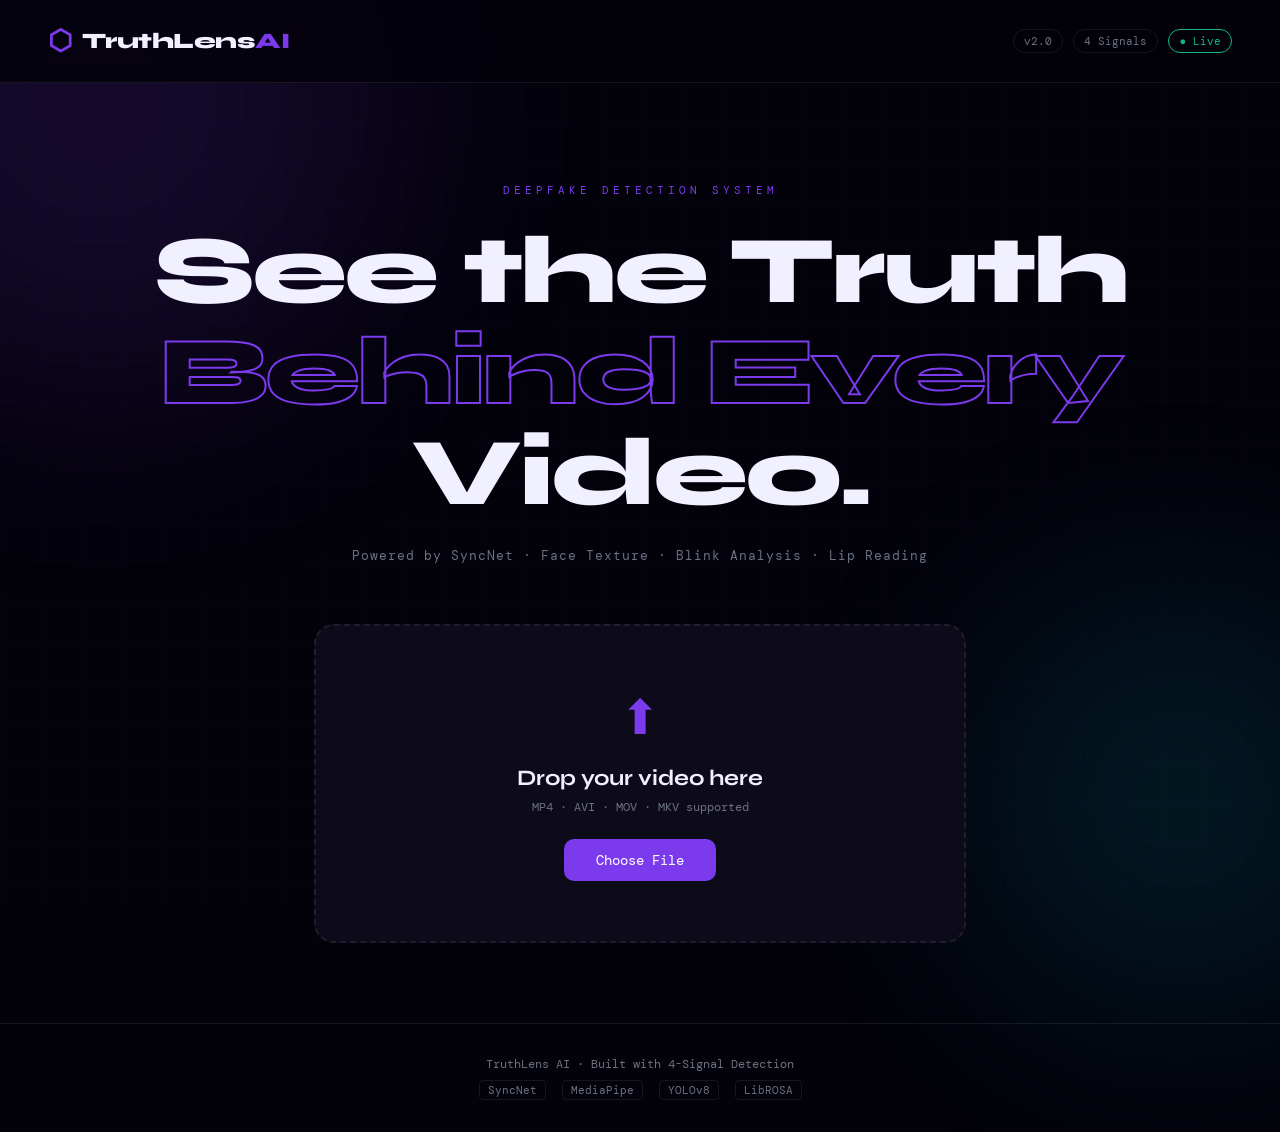
==== templates/index.html @ 7a7598ae "🚀 TruthLens AI v2.0 — 4-Signal Deepfake Detection System" ====
<!DOCTYPE html>
<html lang="en">
<head>
    <meta charset="UTF-8">
    <meta name="viewport" content="width=device-width, initial-scale=1.0">
    <title>TruthLens AI — Deepfake Detector</title>
    <link rel="stylesheet" href="/static/style.css">
    <link href="https://fonts.googleapis.com/css2?family=Syne:wght@400;700;800&family=DM+Mono:wght@300;400;500&display=swap" rel="stylesheet">
</head>
<body>

    <!-- Background Effects -->
    <div class="bg-grid"></div>
    <div class="bg-glow glow-1"></div>
    <div class="bg-glow glow-2"></div>

    <!-- Header -->
    <header>
        <div class="logo">
            <span class="logo-icon">⬡</span>
            <span class="logo-text">TruthLens<span class="accent">AI</span></span>
        </div>
        <nav>
            <span class="nav-tag">v2.0</span>
            <span class="nav-tag">4 Signals</span>
            <span class="nav-tag live">● Live</span>
        </nav>
    </header>

    <!-- Hero -->
    <section class="hero">
        <div class="hero-label">DEEPFAKE DETECTION SYSTEM</div>
        <h1 class="hero-title">
            See the Truth<br>
            <span class="accent-outline">Behind Every</span><br>
            Video.
        </h1>
        <p class="hero-sub">
            Powered by SyncNet · Face Texture · Blink Analysis · Lip Reading
        </p>
    </section>

    <!-- Upload Zone -->
    <section class="upload-section">
        <div class="upload-zone" id="uploadZone">
            <div class="upload-icon">⬆</div>
            <div class="upload-text">Drop your video here</div>
            <div class="upload-sub">MP4 · AVI · MOV · MKV supported</div>
            <input type="file" id="fileInput" accept=".mp4,.avi,.mov,.mkv" hidden>
            <button class="upload-btn" onclick="document.getElementById('fileInput').click()">
                Choose File
            </button>
        </div>

        <!-- Video Preview -->
        <div class="preview-zone" id="previewZone" style="display:none">
            <video id="videoPreview" controls></video>
            <div class="file-info" id="fileInfo"></div>
            <button class="analyze-btn" id="analyzeBtn" onclick="analyzeVideo()">
                <span class="btn-icon">⬡</span>
                Analyze with TruthLens AI
            </button>
        </div>
    </section>

    <!-- Results -->
    <section class="results-section" id="resultsSection" style="display:none">

        <!-- Verdict -->
        <div class="verdict-card" id="verdictCard">
            <div class="verdict-icon" id="verdictIcon"></div>
            <div class="verdict-label" id="verdictLabel"></div>
            <div class="verdict-score" id="verdictScore"></div>
        </div>

        <!-- Signal Breakdown -->
        <div class="signals-grid">
            <div class="signal-card" id="signal-syncnet">
                <div class="signal-header">
                    <span class="signal-icon">🎵</span>
                    <span class="signal-name">SyncNet</span>
                    <span class="signal-score" id="score-syncnet">—</span>
                </div>
                <div class="signal-bar">
                    <div class="signal-fill" id="fill-syncnet"></div>
                </div>
                <div class="signal-label">Lip-Audio Sync Analysis</div>
            </div>

            <div class="signal-card" id="signal-texture">
                <div class="signal-header">
                    <span class="signal-icon">🎨</span>
                    <span class="signal-name">Texture</span>
                    <span class="signal-score" id="score-texture">—</span>
                </div>
                <div class="signal-bar">
                    <div class="signal-fill" id="fill-texture"></div>
                </div>
                <div class="signal-label">Face Texture Analysis</div>
            </div>

            <div class="signal-card" id="signal-blink">
                <div class="signal-header">
                    <span class="signal-icon">👁️</span>
                    <span class="signal-name">Blink</span>
                    <span class="signal-score" id="score-blink">—</span>
                </div>
                <div class="signal-bar">
                    <div class="signal-fill" id="fill-blink"></div>
                </div>
                <div class="signal-label">Eye Blink Pattern</div>
            </div>

            <div class="signal-card" id="signal-lip">
                <div class="signal-header">
                    <span class="signal-icon">👄</span>
                    <span class="signal-name">Lip Reader</span>
                    <span class="signal-score" id="score-lip">—</span>
                </div>
                <div class="signal-bar">
                    <div class="signal-fill" id="fill-lip"></div>
                </div>
                <div class="signal-label">Speech Articulation</div>
            </div>
        </div>

        <!-- Analyze Another -->
        <div class="reset-zone">
            <button class="reset-btn" onclick="resetUI()">
                Analyze Another Video
            </button>
        </div>

    </section>

    <!-- Loading Overlay -->
    <div class="loading-overlay" id="loadingOverlay" style="display:none">
        <div class="loading-box">
            <div class="loading-hex">⬡</div>
            <div class="loading-title">TruthLens AI</div>
            <div class="loading-status" id="loadingStatus">Initializing...</div>
            <div class="loading-bar">
                <div class="loading-fill" id="loadingFill"></div>
            </div>
            <div class="loading-steps">
                <div class="step" id="step1">⬡ SyncNet Analysis</div>
                <div class="step" id="step2">⬡ Texture Analysis</div>
                <div class="step" id="step3">⬡ Blink Detection</div>
                <div class="step" id="step4">⬡ Lip Reading</div>
            </div>
        </div>
    </div>

    <!-- Footer -->
    <footer>
        <div class="footer-text">
            TruthLens AI · Built with 4-Signal Detection
        </div>
        <div class="footer-tags">
            <span>SyncNet</span>
            <span>MediaPipe</span>
            <span>YOLOv8</span>
            <span>LibROSA</span>
        </div>
    </footer>

    <script src="/static/script.js"></script>
</body>
</html>
---- static/style.css ----
/* ─── Reset & Base ─── */
*, *::before, *::after { box-sizing: border-box; margin: 0; padding: 0; }

:root {
    --bg:        #03020a;
    --surface:   #0d0b1a;
    --border:    rgba(255,255,255,0.08);
    --accent:    #7c3aed;
    --accent2:   #06b6d4;
    --real:      #10b981;
    --fake:      #ef4444;
    --sus:       #f59e0b;
    --text:      #f1f0ff;
    --muted:     #6b7280;
    --font-head: 'Syne', sans-serif;
    --font-mono: 'DM Mono', monospace;
}

html { scroll-behavior: smooth; }

body {
    background: var(--bg);
    color: var(--text);
    font-family: var(--font-mono);
    min-height: 100vh;
    overflow-x: hidden;
}

/* ─── Background ─── */
.bg-grid {
    position: fixed; inset: 0; z-index: 0;
    background-image:
        linear-gradient(rgba(124,58,237,0.03) 1px, transparent 1px),
        linear-gradient(90deg, rgba(124,58,237,0.03) 1px, transparent 1px);
    background-size: 40px 40px;
    pointer-events: none;
}

.bg-glow {
    position: fixed; z-index: 0;
    border-radius: 50%;
    filter: blur(120px);
    pointer-events: none;
    opacity: 0.15;
}

.glow-1 {
    width: 600px; height: 600px;
    background: var(--accent);
    top: -200px; left: -200px;
    animation: float1 8s ease-in-out infinite;
}

.glow-2 {
    width: 400px; height: 400px;
    background: var(--accent2);
    bottom: -100px; right: -100px;
    animation: float2 10s ease-in-out infinite;
}

@keyframes float1 {
    0%, 100% { transform: translate(0, 0); }
    50% { transform: translate(40px, 40px); }
}

@keyframes float2 {
    0%, 100% { transform: translate(0, 0); }
    50% { transform: translate(-30px, -30px); }
}

/* ─── All Content Above BG ─── */
header, section, footer { position: relative; z-index: 1; }

/* ─── Header ─── */
header {
    display: flex;
    justify-content: space-between;
    align-items: center;
    padding: 24px 48px;
    border-bottom: 1px solid var(--border);
    backdrop-filter: blur(10px);
    position: sticky; top: 0; z-index: 100;
    background: rgba(3,2,10,0.8);
}

.logo {
    display: flex;
    align-items: center;
    gap: 10px;
    font-family: var(--font-head);
    font-size: 22px;
    font-weight: 800;
    letter-spacing: -0.5px;
}

.logo-icon {
    font-size: 28px;
    color: var(--accent);
    animation: spin 8s linear infinite;
}

@keyframes spin {
    from { transform: rotate(0deg); }
    to { transform: rotate(360deg); }
}

.accent { color: var(--accent); }

nav { display: flex; gap: 10px; }

.nav-tag {
    font-size: 11px;
    padding: 4px 10px;
    border: 1px solid var(--border);
    border-radius: 20px;
    color: var(--muted);
    font-family: var(--font-mono);
}

.nav-tag.live { color: var(--real); border-color: var(--real); }

/* ─── Hero ─── */
.hero {
    text-align: center;
    padding: 100px 48px 60px;
}

.hero-label {
    font-size: 11px;
    letter-spacing: 4px;
    color: var(--accent);
    margin-bottom: 24px;
}

.hero-title {
    font-family: var(--font-head);
    font-size: clamp(52px, 8vw, 96px);
    font-weight: 800;
    line-height: 1.05;
    letter-spacing: -3px;
    margin-bottom: 24px;
}

.accent-outline {
    -webkit-text-stroke: 2px var(--accent);
    color: transparent;
}

.hero-sub {
    color: var(--muted);
    font-size: 13px;
    letter-spacing: 1px;
}

/* ─── Upload Section ─── */
.upload-section {
    max-width: 700px;
    margin: 0 auto;
    padding: 0 24px 80px;
}

.upload-zone {
    border: 2px dashed var(--border);
    border-radius: 20px;
    padding: 60px 40px;
    text-align: center;
    cursor: pointer;
    transition: all 0.3s ease;
    background: var(--surface);
}

.upload-zone:hover, .upload-zone.dragover {
    border-color: var(--accent);
    background: rgba(124,58,237,0.05);
    transform: translateY(-2px);
}

.upload-icon {
    font-size: 48px;
    color: var(--accent);
    margin-bottom: 16px;
    animation: bounce 2s ease-in-out infinite;
}

@keyframes bounce {
    0%, 100% { transform: translateY(0); }
    50% { transform: translateY(-8px); }
}

.upload-text {
    font-family: var(--font-head);
    font-size: 22px;
    font-weight: 700;
    margin-bottom: 8px;
}

.upload-sub {
    font-size: 12px;
    color: var(--muted);
    margin-bottom: 24px;
}

.upload-btn {
    background: var(--accent);
    color: white;
    border: none;
    padding: 12px 32px;
    border-radius: 10px;
    font-family: var(--font-mono);
    font-size: 14px;
    cursor: pointer;
    transition: all 0.2s;
}

.upload-btn:hover {
    background: #6d28d9;
    transform: translateY(-1px);
}

/* ─── Preview Zone ─── */
.preview-zone {
    text-align: center;
}

.preview-zone video {
    width: 100%;
    border-radius: 16px;
    border: 1px solid var(--border);
    margin-bottom: 16px;
}

.file-info {
    font-size: 12px;
    color: var(--muted);
    margin-bottom: 20px;
}

.analyze-btn {
    background: linear-gradient(135deg, var(--accent), var(--accent2));
    color: white;
    border: none;
    padding: 16px 48px;
    border-radius: 12px;
    font-family: var(--font-head);
    font-size: 18px;
    font-weight: 700;
    cursor: pointer;
    transition: all 0.3s;
    display: inline-flex;
    align-items: center;
    gap: 10px;
    width: 100%;
    justify-content: center;
}

.analyze-btn:hover {
    transform: translateY(-2px);
    box-shadow: 0 20px 40px rgba(124,58,237,0.3);
}

.btn-icon { animation: spin 3s linear infinite; }

/* ─── Results ─── */
.results-section {
    max-width: 800px;
    margin: 0 auto;
    padding: 0 24px 80px;
}

.verdict-card {
    text-align: center;
    padding: 48px;
    border-radius: 20px;
    margin-bottom: 32px;
    border: 1px solid var(--border);
    background: var(--surface);
    animation: fadeIn 0.5s ease;
}

@keyframes fadeIn {
    from { opacity: 0; transform: translateY(20px); }
    to { opacity: 1; transform: translateY(0); }
}

.verdict-icon { font-size: 64px; margin-bottom: 16px; }
.verdict-label {
    font-family: var(--font-head);
    font-size: 48px;
    font-weight: 800;
    margin-bottom: 8px;
}
.verdict-score { font-size: 18px; color: var(--muted); }

/* ─── Signals Grid ─── */
.signals-grid {
    display: grid;
    grid-template-columns: 1fr 1fr;
    gap: 16px;
    margin-bottom: 32px;
}

.signal-card {
    background: var(--surface);
    border: 1px solid var(--border);
    border-radius: 16px;
    padding: 20px;
    animation: fadeIn 0.5s ease;
    transition: all 0.3s;
}

.signal-card:hover {
    border-color: var(--accent);
    transform: translateY(-2px);
}

.signal-header {
    display: flex;
    align-items: center;
    gap: 8px;
    margin-bottom: 12px;
}

.signal-name {
    font-family: var(--font-head);
    font-weight: 700;
    flex: 1;
}

.signal-score {
    font-size: 20px;
    font-weight: 700;
}

.signal-bar {
    height: 6px;
    background: var(--border);
    border-radius: 3px;
    overflow: hidden;
    margin-bottom: 8px;
}

.signal-fill {
    height: 100%;
    border-radius: 3px;
    width: 0%;
    transition: width 1s ease;
}

.signal-label {
    font-size: 11px;
    color: var(--muted);
}

/* ─── Reset Button ─── */
.reset-zone { text-align: center; }

.reset-btn {
    background: transparent;
    color: var(--text);
    border: 1px solid var(--border);
    padding: 12px 32px;
    border-radius: 10px;
    font-family: var(--font-mono);
    font-size: 14px;
    cursor: pointer;
    transition: all 0.2s;
}

.reset-btn:hover {
    border-color: var(--accent);
    color: var(--accent);
}

/* ─── Loading Overlay ─── */
.loading-overlay {
    position: fixed; inset: 0; z-index: 1000;
    background: rgba(3,2,10,0.95);
    display: flex;
    align-items: center;
    justify-content: center;
    backdrop-filter: blur(10px);
}

.loading-box {
    text-align: center;
    padding: 48px;
    max-width: 400px;
}

.loading-hex {
    font-size: 64px;
    color: var(--accent);
    animation: spin 2s linear infinite;
    margin-bottom: 16px;
}

.loading-title {
    font-family: var(--font-head);
    font-size: 28px;
    font-weight: 800;
    margin-bottom: 8px;
}

.loading-status {
    font-size: 13px;
    color: var(--muted);
    margin-bottom: 24px;
    min-height: 20px;
}

.loading-bar {
    height: 4px;
    background: var(--border);
    border-radius: 2px;
    overflow: hidden;
    margin-bottom: 24px;
}

.loading-fill {
    height: 100%;
    background: linear-gradient(90deg, var(--accent), var(--accent2));
    border-radius: 2px;
    width: 0%;
    transition: width 0.5s ease;
}

.loading-steps {
    display: flex;
    flex-direction: column;
    gap: 8px;
    text-align: left;
}

.step {
    font-size: 13px;
    color: var(--muted);
    transition: color 0.3s;
    padding: 6px 12px;
    border-radius: 6px;
}

.step.active {
    color: var(--accent);
    background: rgba(124,58,237,0.1);
}

.step.done { color: var(--real); }

/* ─── Footer ─── */
footer {
    text-align: center;
    padding: 32px;
    border-top: 1px solid var(--border);
    color: var(--muted);
    font-size: 12px;
}

.footer-tags {
    display: flex;
    justify-content: center;
    gap: 16px;
    margin-top: 8px;
}

.footer-tags span {
    padding: 2px 8px;
    border: 1px solid var(--border);
    border-radius: 4px;
    font-size: 11px;
}

/* ─── Responsive ─── */
@media (max-width: 600px) {
    header { padding: 16px 24px; }
    .hero { padding: 60px 24px 40px; }
    .signals-grid { grid-template-columns: 1fr; }
    .hero-title { font-size: 42px; letter-spacing: -2px; }
}
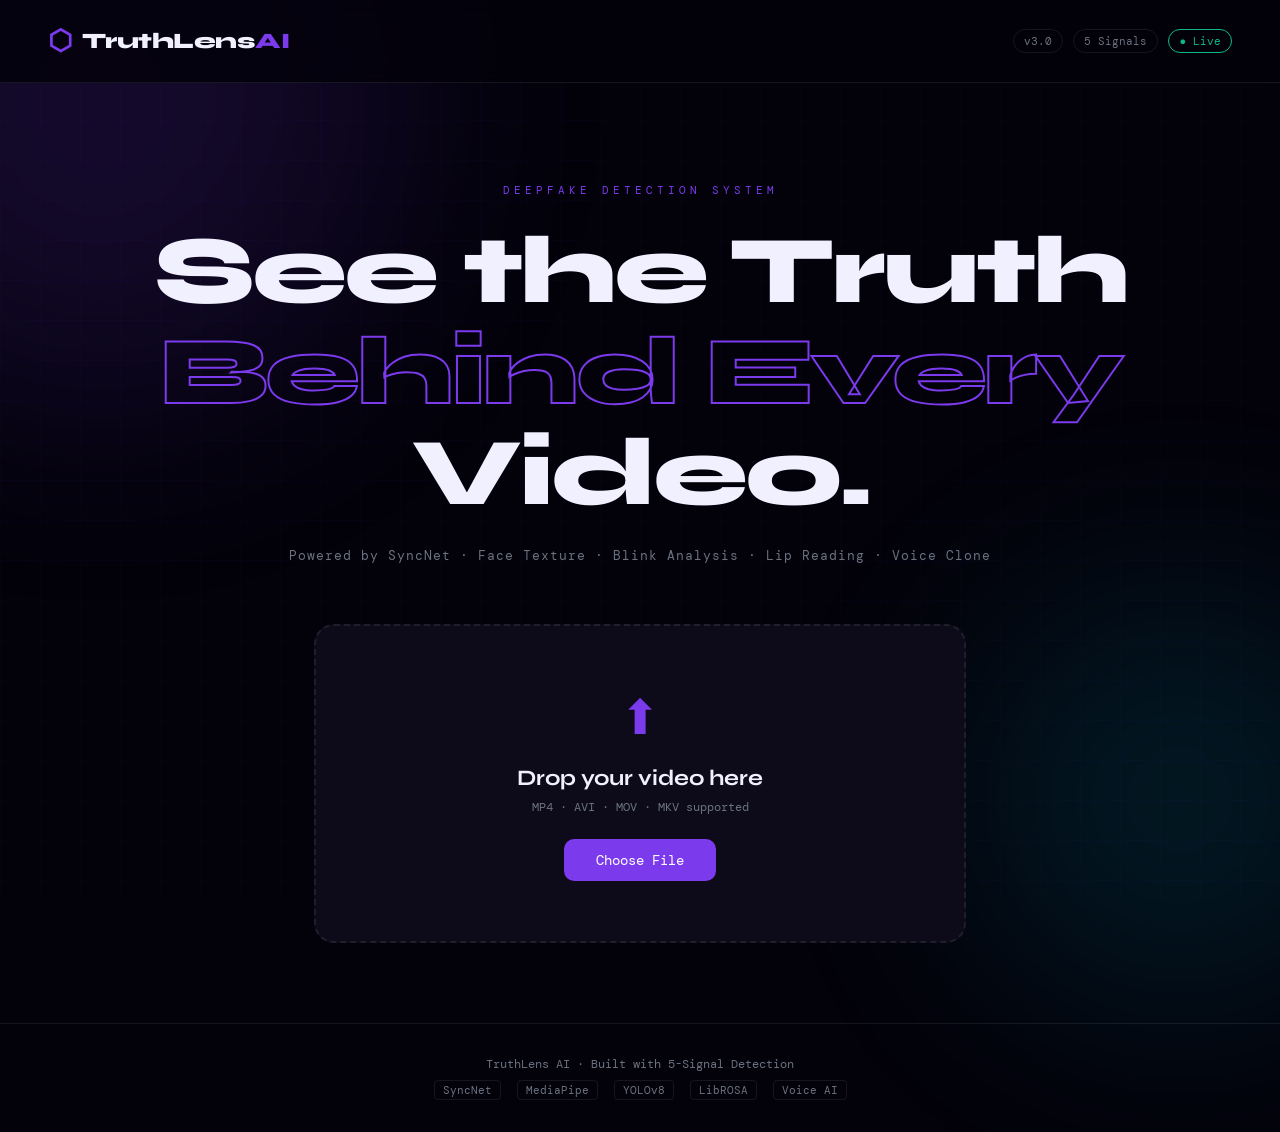
==== commit f2efcf09: "Fix signal cards layout — 5 separate cards" ====
--- a/templates/index.html
+++ b/templates/index.html
@@ -21,8 +21,8 @@
             <span class="logo-text">TruthLens<span class="accent">AI</span></span>
         </div>
         <nav>
-            <span class="nav-tag">v2.0</span>
-            <span class="nav-tag">4 Signals</span>
+            <span class="nav-tag">v3.0</span>
+            <span class="nav-tag">5 Signals</span>
             <span class="nav-tag live">● Live</span>
         </nav>
     </header>
@@ -36,7 +36,7 @@
             Video.
         </h1>
         <p class="hero-sub">
-            Powered by SyncNet · Face Texture · Blink Analysis · Lip Reading
+            Powered by SyncNet · Face Texture · Blink Analysis · Lip Reading · Voice Clone
         </p>
     </section>
 
@@ -75,6 +75,7 @@
 
         <!-- Signal Breakdown -->
         <div class="signals-grid">
+
             <div class="signal-card" id="signal-syncnet">
                 <div class="signal-header">
                     <span class="signal-icon">🎵</span>
@@ -122,6 +123,19 @@
                 </div>
                 <div class="signal-label">Speech Articulation</div>
             </div>
+
+            <div class="signal-card" id="signal-voice">
+                <div class="signal-header">
+                    <span class="signal-icon">🎙️</span>
+                    <span class="signal-name">Voice Clone</span>
+                    <span class="signal-score" id="score-voice">—</span>
+                </div>
+                <div class="signal-bar">
+                    <div class="signal-fill" id="fill-voice"></div>
+                </div>
+                <div class="signal-label">Voice Clone Detection</div>
+            </div>
+
         </div>
 
         <!-- Analyze Another -->
@@ -147,6 +161,7 @@
                 <div class="step" id="step2">⬡ Texture Analysis</div>
                 <div class="step" id="step3">⬡ Blink Detection</div>
                 <div class="step" id="step4">⬡ Lip Reading</div>
+                <div class="step" id="step5">⬡ Voice Clone Detection</div>
             </div>
         </div>
     </div>
@@ -154,13 +169,14 @@
     <!-- Footer -->
     <footer>
         <div class="footer-text">
-            TruthLens AI · Built with 4-Signal Detection
+            TruthLens AI · Built with 5-Signal Detection
         </div>
         <div class="footer-tags">
             <span>SyncNet</span>
             <span>MediaPipe</span>
             <span>YOLOv8</span>
             <span>LibROSA</span>
+            <span>Voice AI</span>
         </div>
     </footer>
 
